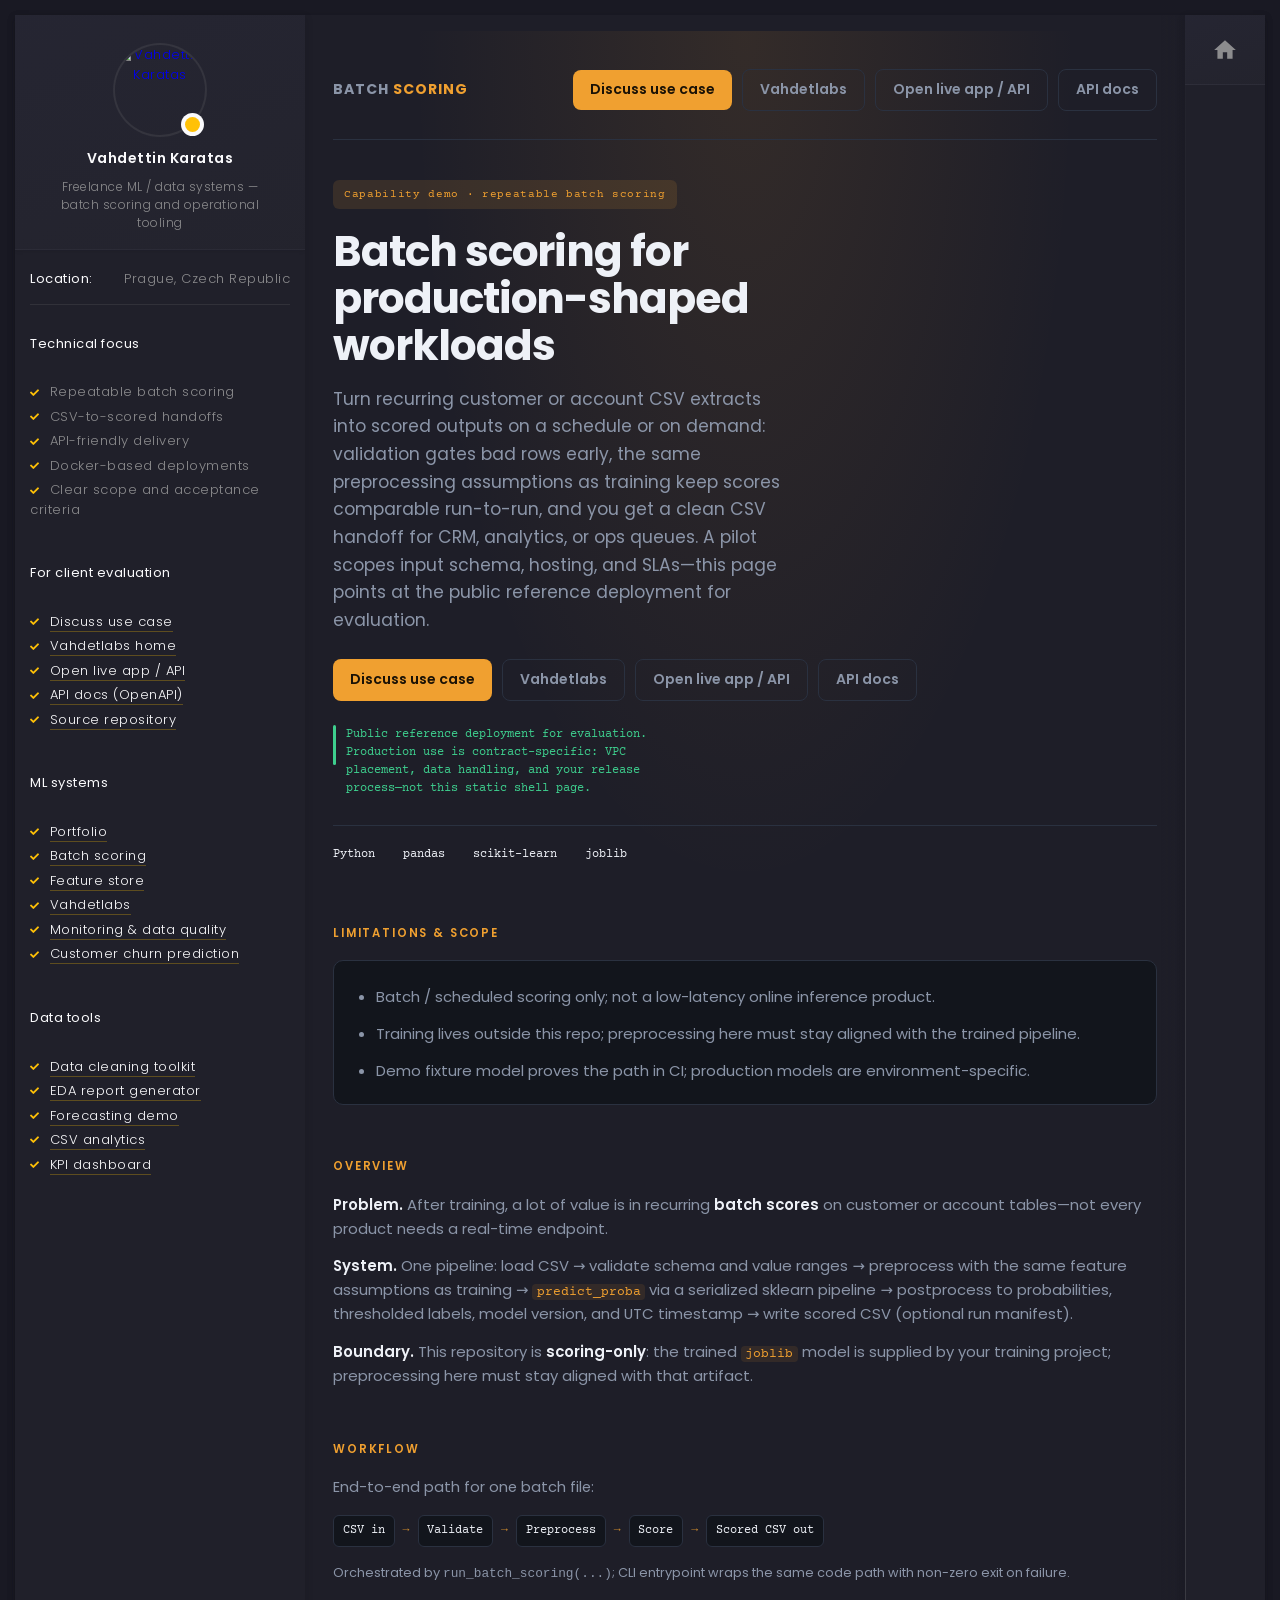
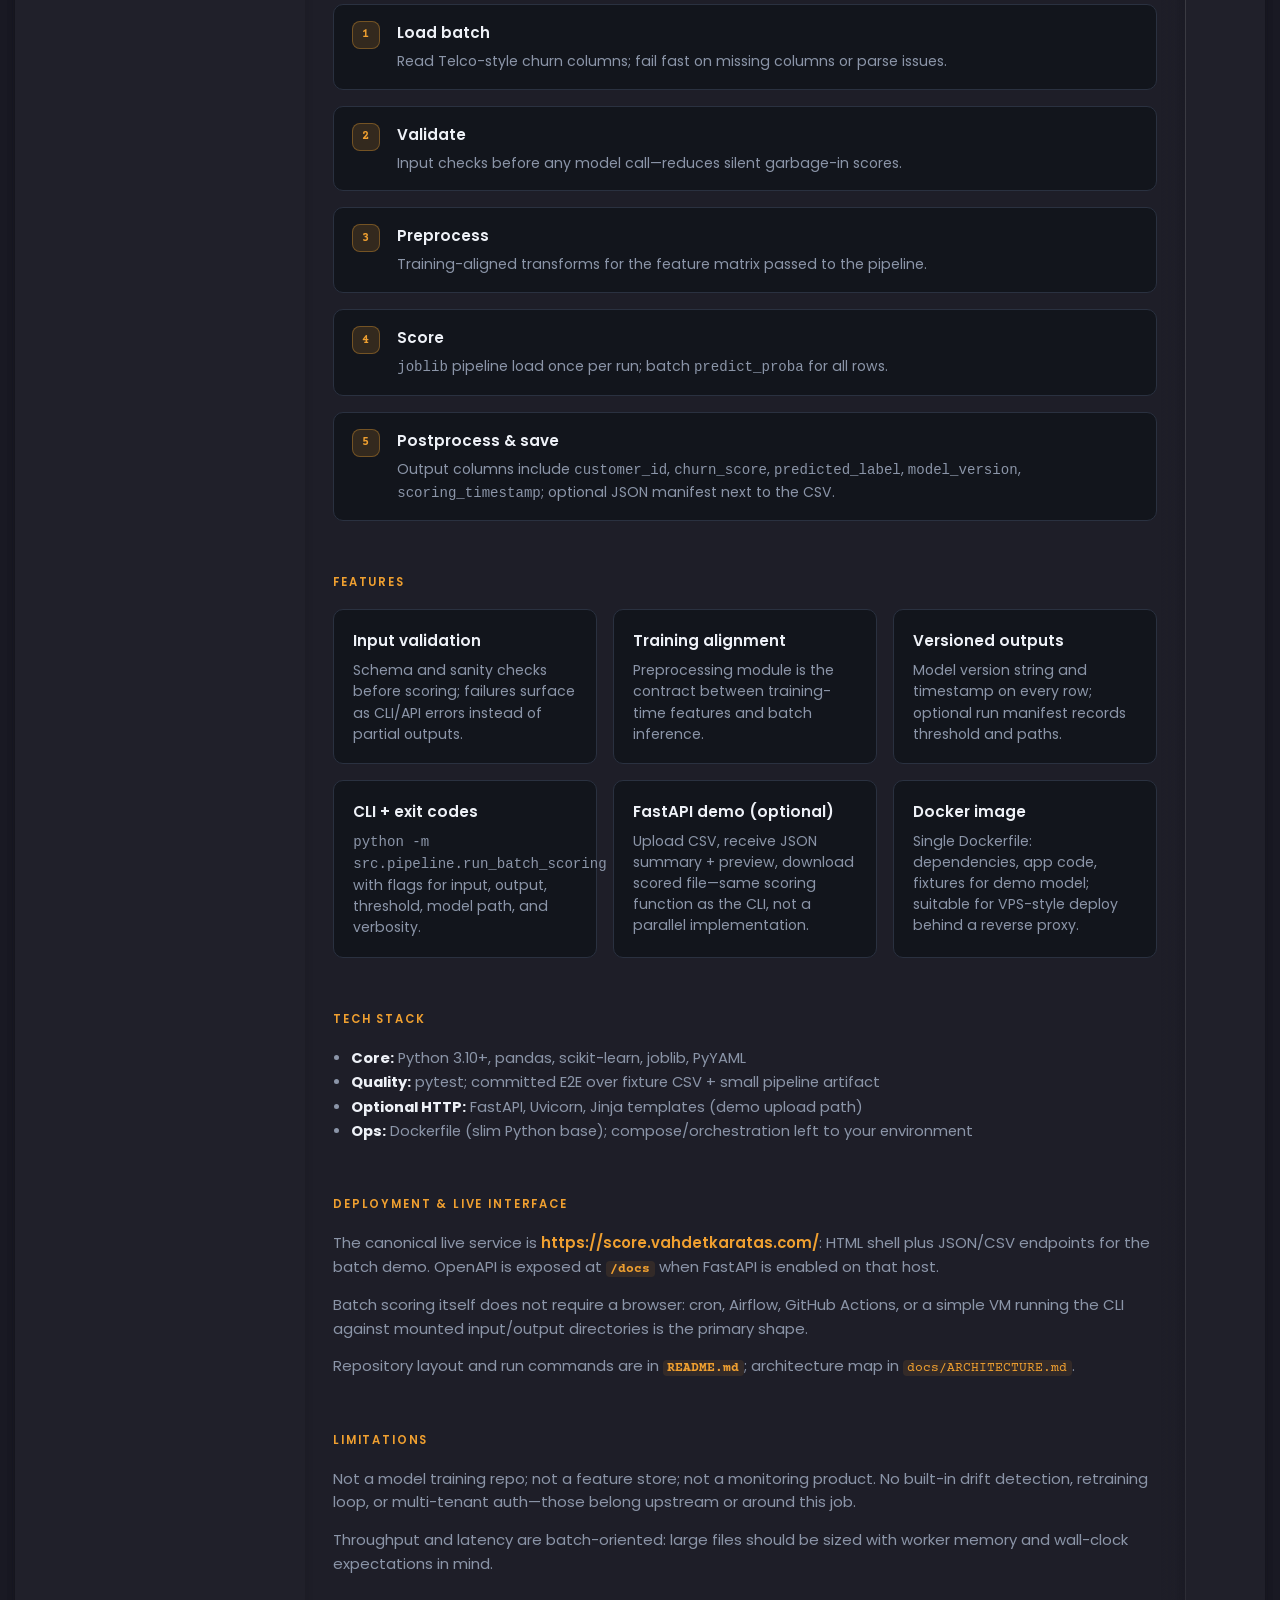
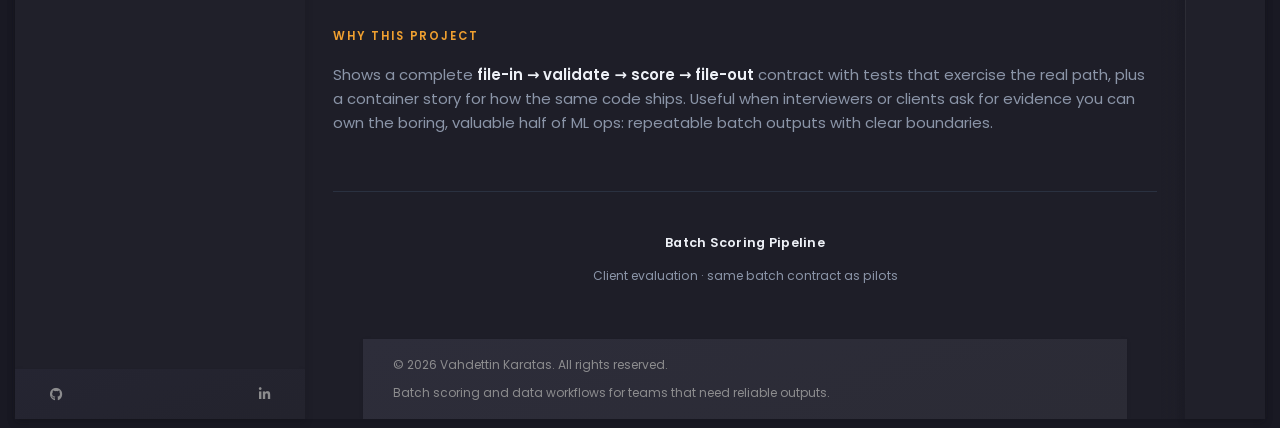
==== layout-shell-commercial/index.html @ 80c1055a "u1" ====
<!DOCTYPE html>
<html lang="en">
<head>
  <meta charset="UTF-8">
  <meta name="viewport" content="width=device-width, initial-scale=1">
  <meta name="description" content="Batch churn scoring: input validation, training-aligned preprocessing, sklearn joblib inference, versioned outputs, pytest E2E, Docker image.">
  <meta name="theme-color" content="#1a1a1f">
  <title>Batch Scoring - Client capability</title>
  <link rel="icon" href="/favicon.svg" type="image/svg+xml">
  <link rel="shortcut icon" href="/favicon.svg" type="image/svg+xml">
  <link rel="preconnect" href="https://fonts.googleapis.com">
  <link rel="preconnect" href="https://fonts.gstatic.com" crossorigin>
  <link href="https://fonts.googleapis.com/css2?family=Courier+Prime:ital,wght@0,400;0,700;1,400&family=Poppins:wght@200;300;400;600;700&display=swap" rel="stylesheet">
  <link rel="stylesheet" href="https://cdnjs.cloudflare.com/ajax/libs/font-awesome/5.15.4/css/all.min.css" crossorigin="anonymous" referrerpolicy="no-referrer">
  <link rel="stylesheet" href="shell.css">
  <link rel="stylesheet" href="demo-content.css">
</head>
<body>
  <div class="shell-outer">
    <div class="shell-card">
      <div class="art-info-bar">
        <div class="art-info-bar-frame">
          <div class="art-info-bar-header">
            <button type="button" class="art-info-bar-btn" aria-label="Toggle info" aria-expanded="false">
              <i class="fas fa-ellipsis-v" aria-hidden="true"></i>
            </button>
          </div>

          <div class="art-header">
            <div class="art-avatar">
              <a href="https://vahdetlabs.com/" class="art-avatar-curtain">
                <img src="https://vahdetkaratas.com/img/face-1.jpg" alt="Vahdettin Karatas" width="90" height="90">
                <i class="fas fa-expand" aria-hidden="true"></i>
              </a>
              <div class="art-lamp-light">
                <div class="art-available-lamp"></div>
              </div>
            </div>
            <h5 class="art-name mb-10"><a href="https://vahdetlabs.com/">Vahdettin Karatas</a></h5>
            <div class="art-sm-text">Freelance ML / data systems — batch scoring and operational tooling</div>
            
          </div>

          <div id="scrollbar2" class="art-scroll-frame">
            <div class="art-table p-15-15">
              <ul>
                <li><h6>Location:</h6><span>Prague, Czech Republic</span></li>
              </ul>
            </div>

            <div class="art-ls-divider"></div>

            <div class="art-knowledge-block p-30-15">
              <h6 class="mb-15">Technical focus</h6>
              <ul class="art-knowledge-list p-15-0">
                <li>Repeatable batch scoring</li>
<li>CSV-to-scored handoffs</li>
<li>API-friendly delivery</li>
<li>Docker-based deployments</li>
<li>Clear scope and acceptance criteria</li>
              </ul>
            </div>

            <div class="art-knowledge-block p-30-15">
              <h6 class="mb-15">For client evaluation</h6>
              <ul class="art-knowledge-list p-15-0">
                <li><a href="https://vahdetlabs.com/contact" target="_blank" rel="noopener noreferrer">Discuss use case</a></li>
<li><a href="https://vahdetlabs.com/" target="_blank" rel="noopener noreferrer">Vahdetlabs home</a></li>
<li><a href="https://score.vahdetkaratas.com/" target="_blank" rel="noopener noreferrer">Open live app / API</a></li>
<li><a href="https://score.vahdetkaratas.com/docs" target="_blank" rel="noopener noreferrer">API docs (OpenAPI)</a></li>
<li><a href="https://github.com/vahdetkaratas/Batch-Scoring-Pipeline" target="_blank" rel="noopener noreferrer">Source repository</a></li>
              </ul>
            </div>

            <div class="art-knowledge-block p-30-15"><h6 class="mb-15">ML systems</h6><ul class="art-knowledge-list p-15-0"><li><a href="https://vahdetkaratas.com/portfolio" target="_blank" rel="noopener noreferrer">Portfolio</a></li>
<li><a href="https://batch-scoring.vahdetlabs.com/" target="_blank" rel="noopener noreferrer">Batch scoring</a></li>
<li><a href="https://feature-store.vahdetlabs.com/" target="_blank" rel="noopener noreferrer">Feature store</a></li>
<li><a href="https://vahdetlabs.com/" target="_blank" rel="noopener noreferrer">Vahdetlabs</a></li>
<li><a href="https://monitoring.vahdetlabs.com/" target="_blank" rel="noopener noreferrer">Monitoring &amp; data quality</a></li>
<li><a href="https://churn.vahdetlabs.com/" target="_blank" rel="noopener noreferrer">Customer churn prediction</a></li></ul></div><div class="art-knowledge-block p-30-15"><h6 class="mb-15">Data tools</h6><ul class="art-knowledge-list p-15-0"><li><a href="https://data-cleaning.vahdetlabs.com/" target="_blank" rel="noopener noreferrer">Data cleaning toolkit</a></li>
<li><a href="https://eda-report.vahdetlabs.com/" target="_blank" rel="noopener noreferrer">EDA report generator</a></li>
<li><a href="https://forecasting.vahdetlabs.com/" target="_blank" rel="noopener noreferrer">Forecasting demo</a></li>
<li><a href="https://ai-analysis.vahdetlabs.com/" target="_blank" rel="noopener noreferrer">CSV analytics</a></li>
<li><a href="https://kpi-dashboard.vahdetlabs.com/" target="_blank" rel="noopener noreferrer">KPI dashboard</a></li></ul></div>
          </div>

          <div class="art-ls-social">
            <a href="https://github.com/vahdetkaratas" target="_blank" rel="noopener noreferrer" title="GitHub" aria-label="GitHub"><i class="fab fa-github" aria-hidden="true"></i></a>
<a href="https://linkedin.com/in/vahdetkaratas" target="_blank" rel="noopener noreferrer" title="LinkedIn" aria-label="LinkedIn"><i class="fab fa-linkedin-in" aria-hidden="true"></i></a>
          </div>
        </div>
      </div>

      <div class="shell-main-wrap" id="shellMainWrap">
        <div class="shell-mobile-curtain" id="shellMobileCurtain" aria-hidden="true"></div>
        <div class="shell-main">
          <main class="shell-scroll" id="shellScroll">
            <div class="shell-content" id="projectContent">
              <div class="batch-page">
                <a class="skip" href="#main">Skip to content</a>

                <div class="wrap">
                  <header>
                    <div class="logo" id="top">Batch <span>Scoring</span></div>
                    <div class="nav-actions">
                      <a class="btn btn-primary" href="https://vahdetlabs.com/contact" target="_blank" rel="noopener noreferrer">Discuss use case</a>
<a class="btn btn-ghost" href="https://vahdetlabs.com/" target="_blank" rel="noopener noreferrer">Vahdetlabs</a>
<a class="btn btn-ghost" href="https://score.vahdetkaratas.com/" target="_blank" rel="noopener noreferrer">Open live app / API</a>
<a class="btn btn-ghost" href="https://score.vahdetkaratas.com/docs" target="_blank" rel="noopener noreferrer">API docs</a>
                    </div>
                  </header>

                  <div id="main">
                    <section class="hero">
                      <span class="hero-badge">Capability demo · repeatable batch scoring</span>
                      <h1>Batch scoring for production-shaped workloads</h1>
                      <p class="hero-lead">Turn recurring customer or account CSV extracts into scored outputs on a schedule or on demand: validation gates bad rows early, the same preprocessing assumptions as training keep scores comparable run-to-run, and you get a clean CSV handoff for CRM, analytics, or ops queues. A pilot scopes input schema, hosting, and SLAs—this page points at the public reference deployment for evaluation.</p>
                      <div class="hero-cta">
                        <a class="btn btn-primary" href="https://vahdetlabs.com/contact" target="_blank" rel="noopener noreferrer">Discuss use case</a>
<a class="btn btn-ghost" href="https://vahdetlabs.com/" target="_blank" rel="noopener noreferrer">Vahdetlabs</a>
<a class="btn btn-ghost" href="https://score.vahdetkaratas.com/" target="_blank" rel="noopener noreferrer">Open live app / API</a>
<a class="btn btn-ghost" href="https://score.vahdetkaratas.com/docs" target="_blank" rel="noopener noreferrer">API docs</a>
                      </div>
                      <p class="hero-note">Public reference deployment for evaluation. Production use is contract-specific: VPC placement, data handling, and your release process—not this static shell page.</p>
                      <div class="metrics" aria-label="Project facts">
                        <div><span>Python</span></div>
<div><span>pandas</span></div>
<div><span>scikit-learn</span></div>
<div><span>joblib</span></div>
                      </div>
                    </section>

                    <section id="scope" aria-labelledby="h-scope"><h2 id="h-scope">Limitations &amp; scope</h2><div class="pitch"><ul><li>Batch / scheduled scoring only; not a low-latency online inference product.</li>
<li>Training lives outside this repo; preprocessing here must stay aligned with the trained pipeline.</li>
<li>Demo fixture model proves the path in CI; production models are environment-specific.</li></ul></div></section>

                    <section class="proj-section" aria-labelledby="overview-heading">
  <h2 id="overview-heading">Overview</h2>
  <div class="proj-prose">
    <p><strong>Problem.</strong> After training, a lot of value is in recurring <strong>batch scores</strong> on customer or account tables—not every product needs a real-time endpoint.</p>
    <p><strong>System.</strong> One pipeline: load CSV → validate schema and value ranges → preprocess with the same feature assumptions as training → <code>predict_proba</code> via a serialized sklearn pipeline → postprocess to probabilities, thresholded labels, model version, and UTC timestamp → write scored CSV (optional run manifest).</p>
    <p><strong>Boundary.</strong> This repository is <strong>scoring-only</strong>: the trained <code>joblib</code> model is supplied by your training project; preprocessing here must stay aligned with that artifact.</p>
  </div>
</section>

<section class="proj-section" aria-labelledby="flow-heading">
  <h2 id="flow-heading">Workflow</h2>
  <p class="proj-section-intro">End-to-end path for one batch file:</p>
  <div class="proj-arch-visual" aria-label="High-level batch flow">
    <span class="proj-arch-node">CSV in</span>
    <span class="proj-arch-arrow" aria-hidden="true">→</span>
    <span class="proj-arch-node">Validate</span>
    <span class="proj-arch-arrow" aria-hidden="true">→</span>
    <span class="proj-arch-node">Preprocess</span>
    <span class="proj-arch-arrow" aria-hidden="true">→</span>
    <span class="proj-arch-node">Score</span>
    <span class="proj-arch-arrow" aria-hidden="true">→</span>
    <span class="proj-arch-node">Scored CSV out</span>
  </div>
  <p class="proj-arch-caption">Orchestrated by <code>run_batch_scoring(...)</code>; CLI entrypoint wraps the same code path with non-zero exit on failure.</p>
  <ol class="proj-steps">
    <li class="proj-step">
      <span class="proj-step-num">1</span>
      <div class="proj-step-body">
        <h3 class="proj-step-title">Load batch</h3>
        <p>Read Telco-style churn columns; fail fast on missing columns or parse issues.</p>
      </div>
    </li>
    <li class="proj-step">
      <span class="proj-step-num">2</span>
      <div class="proj-step-body">
        <h3 class="proj-step-title">Validate</h3>
        <p>Input checks before any model call—reduces silent garbage-in scores.</p>
      </div>
    </li>
    <li class="proj-step">
      <span class="proj-step-num">3</span>
      <div class="proj-step-body">
        <h3 class="proj-step-title">Preprocess</h3>
        <p>Training-aligned transforms for the feature matrix passed to the pipeline.</p>
      </div>
    </li>
    <li class="proj-step">
      <span class="proj-step-num">4</span>
      <div class="proj-step-body">
        <h3 class="proj-step-title">Score</h3>
        <p><code>joblib</code> pipeline load once per run; batch <code>predict_proba</code> for all rows.</p>
      </div>
    </li>
    <li class="proj-step">
      <span class="proj-step-num">5</span>
      <div class="proj-step-body">
        <h3 class="proj-step-title">Postprocess &amp; save</h3>
        <p>Output columns include <code>customer_id</code>, <code>churn_score</code>, <code>predicted_label</code>, <code>model_version</code>, <code>scoring_timestamp</code>; optional JSON manifest next to the CSV.</p>
      </div>
    </li>
  </ol>
</section>

<section class="proj-section" aria-labelledby="features-heading">
  <h2 id="features-heading">Features</h2>
  <div class="proj-card-grid">
    <div class="proj-card">
      <h3 class="proj-card-title">Input validation</h3>
      <p>Schema and sanity checks before scoring; failures surface as CLI/API errors instead of partial outputs.</p>
    </div>
    <div class="proj-card">
      <h3 class="proj-card-title">Training alignment</h3>
      <p>Preprocessing module is the contract between training-time features and batch inference.</p>
    </div>
    <div class="proj-card">
      <h3 class="proj-card-title">Versioned outputs</h3>
      <p>Model version string and timestamp on every row; optional run manifest records threshold and paths.</p>
    </div>
    <div class="proj-card">
      <h3 class="proj-card-title">CLI + exit codes</h3>
      <p><code>python -m src.pipeline.run_batch_scoring</code> with flags for input, output, threshold, model path, and verbosity.</p>
    </div>
    <div class="proj-card">
      <h3 class="proj-card-title">FastAPI demo (optional)</h3>
      <p>Upload CSV, receive JSON summary + preview, download scored file—same scoring function as the CLI, not a parallel implementation.</p>
    </div>
    <div class="proj-card">
      <h3 class="proj-card-title">Docker image</h3>
      <p>Single Dockerfile: dependencies, app code, fixtures for demo model; suitable for VPS-style deploy behind a reverse proxy.</p>
    </div>
  </div>
</section>

<section class="proj-section" aria-labelledby="stack-heading">
  <h2 id="stack-heading">Tech stack</h2>
  <ul class="proj-tech-list">
    <li><strong>Core:</strong> Python 3.10+, pandas, scikit-learn, joblib, PyYAML</li>
    <li><strong>Quality:</strong> pytest; committed E2E over fixture CSV + small pipeline artifact</li>
    <li><strong>Optional HTTP:</strong> FastAPI, Uvicorn, Jinja templates (demo upload path)</li>
    <li><strong>Ops:</strong> Dockerfile (slim Python base); compose/orchestration left to your environment</li>
  </ul>
</section>

<section class="proj-section" aria-labelledby="deploy-heading">
  <h2 id="deploy-heading">Deployment &amp; live interface</h2>
  <div class="proj-prose">
    <p>The canonical live service is <strong><a href="https://score.vahdetkaratas.com/" target="_blank" rel="noopener noreferrer">https://score.vahdetkaratas.com/</a></strong>: HTML shell plus JSON/CSV endpoints for the batch demo. OpenAPI is exposed at <strong><a href="https://score.vahdetkaratas.com/docs" target="_blank" rel="noopener noreferrer"><code>/docs</code></a></strong> when FastAPI is enabled on that host.</p>
    <p>Batch scoring itself does not require a browser: cron, Airflow, GitHub Actions, or a simple VM running the CLI against mounted input/output directories is the primary shape.</p>
    <p>Repository layout and run commands are in <a href="https://github.com/vahdetkaratas/Batch-Scoring-Pipeline/blob/main/README.md" target="_blank" rel="noopener noreferrer"><code>README.md</code></a>; architecture map in <code>docs/ARCHITECTURE.md</code>.</p>
  </div>
</section>

<section class="proj-section" aria-labelledby="limitations-heading">
  <h2 id="limitations-heading">Limitations</h2>
  <div class="proj-prose">
    <p>Not a model training repo; not a feature store; not a monitoring product. No built-in drift detection, retraining loop, or multi-tenant auth—those belong upstream or around this job.</p>
    <p>Throughput and latency are batch-oriented: large files should be sized with worker memory and wall-clock expectations in mind.</p>
  </div>
</section>

<section class="proj-section" aria-labelledby="value-heading">
  <h2 id="value-heading">Why this project</h2>
  <div class="proj-prose">
    <p>Shows a complete <strong>file-in → validate → score → file-out</strong> contract with tests that exercise the real path, plus a container story for how the same code ships. Useful when interviewers or clients ask for evidence you can own the boring, valuable half of ML ops: repeatable batch outputs with clear boundaries.</p>
  </div>
</section>

                  </div>

                  <footer class="batch-project-footer">
                    <p class="name">Batch Scoring Pipeline</p>
                    <p style="margin:0.35rem 0 0;font-size:0.76rem;">Client evaluation · same batch contract as pilots</p>
                  </footer>
                </div>
              </div>
            </div>

            <div class="container-fluid p-30-0">
              <footer class="footer">
                <div class="art-copy">© <span id="shellYear"></span> Vahdettin Karatas. All rights reserved.</div>
                <div class="footer-developer">Batch scoring and data workflows for teams that need reliable outputs.</div>
              </footer>
            </div>
          </main>
        </div>

        <aside class="shell-rail" aria-label="Home">
          <div class="shell-rail-header">
            <a class="shell-rail-home" href="https://vahdetlabs.com/" id="shellHomeLink" title="Portfolio home" aria-label="Portfolio home">
              <svg viewBox="0 0 24 24" aria-hidden="true" class="shell-rail-home-icon">
                <path fill="currentColor" d="M10 20v-6h4v6h5v-8h3L12 3 2 12h3v8h5z"/>
              </svg>
            </a>
          </div>
          <div class="shell-rail-spacer" aria-hidden="true"></div>
        </aside>
      </div>
    </div>
  </div>

  <script src="shell.js"></script>
</body>
</html>
---- layout-shell-commercial/shell.css ----
/**
 * layout-shell — info bar transcribed from:
 *   _config.scss (tokens), _info-bar.scss, _common.scss (art-table, utilities),
 *   _markup.scss (.art-info-bar / .art-scroll-frame), _enhancements.scss (info bar tweaks)
 */
:root {
  --main-color: #ffc107;
  --text-neon: 0 0 3px rgba(250, 250, 252, 0.4);
  --info-bar-1: rgb(32, 32, 42);
  --info-bar-2-a: rgb(37, 37, 50);
  --info-bar-2-b: rgb(35, 35, 45);
  --content-bg: rgb(30, 30, 40);
  --deep: rgb(25, 25, 35);
  --card-a: rgb(45, 45, 58);
  --card-b: rgb(43, 43, 53);
  --card-s-light: linear-gradient(159deg, rgba(45, 45, 58, 0.88) 0%, rgba(43, 43, 53, 0.88) 100%);
  --text-1: rgb(250, 250, 252);
  --text-2: rgb(140, 140, 142);
  --text-3: rgb(100, 100, 102);
  --border-soft: rgba(255, 255, 255, 0.08);
  --shadow-1: 0 3px 8px 0 rgba(15, 15, 20, 0.2);
  --shadow-2: 0 1px 4px 0 rgba(15, 15, 20, 0.1);
  --tr-sm: 0.2s ease-out;
  --tr-md: 0.4s ease-in-out;
  --rail-width: 80px;
}

* {
  box-sizing: border-box;
}

html,
body {
  margin: 0;
  min-height: 100%;
}

/* Shell outer = .art-app padding */
.shell-outer {
  padding: 15px;
  min-height: 100vh;
  overflow-x: hidden;
  font-family: "Poppins", var(--font-primary, sans-serif);
  background: var(--deep);
  color: var(--text-2);
  font-size: 13px;
  font-weight: 300;
  letter-spacing: 0.5px;
  -webkit-font-smoothing: subpixel-antialiased;
}

.shell-outer * {
  scrollbar-width: none;
}
.shell-outer *::-webkit-scrollbar {
  display: none;
}

.shell-card {
  max-width: 1440px;
  margin: 0 auto;
  background: var(--content-bg);
  box-shadow: var(--shadow-1);
  min-height: calc(100vh - 30px);
  display: flex;
  flex-wrap: nowrap;
  align-items: stretch;
  position: relative;
}

/* ========== INFO BAR (_info-bar.scss + _markup.scss) ========== */
/* No horizontal padding here — only .art-info-bar-frame has 0 15px (_markup).
   Adding both caused “box in box” (30px total inset vs original single gutter). */
/* Typography matches _common.scss body + info-bar text rhythm */
.art-info-bar {
  background: var(--info-bar-1);
  width: 290px;
  min-width: 290px;
  max-width: 290px;
  height: calc(100vh - 30px);
  position: relative;
  z-index: 999;
  box-shadow: var(--shadow-1);
  transition: 0.55s ease-in-out;
  box-sizing: border-box;
  overflow-x: hidden;
  font-size: 13px;
  font-weight: 300;
  letter-spacing: 0.5px;
  line-height: 1.5;
  -webkit-font-smoothing: subpixel-antialiased;
}

.art-info-bar .art-info-bar-frame {
  padding: 0 15px;
  position: relative;
  height: 100%;
  box-sizing: border-box;
}

/* Mobile header — hidden on desktop (_markup.scss) */
.art-info-bar .art-info-bar-header {
  width: 100%;
  height: 70px;
  justify-content: flex-start;
  align-items: center;
  position: absolute;
  left: 0;
  top: 0;
  z-index: 999999999999;
  display: none;
  box-sizing: border-box;
}

.art-info-bar .art-info-bar-btn {
  margin-left: auto;
  pointer-events: all;
  font-size: 14px;
  padding: 30px;
  background: none;
  border: none;
  font: inherit;
  cursor: pointer;
  color: var(--text-2);
}

.art-info-bar .art-info-bar-btn:hover {
  color: var(--text-1);
}

/* Fits inside .art-info-bar-frame (single 15px gutter — no root bar padding) */
.art-info-bar .art-header {
  position: absolute;
  left: 0;
  top: 0;
  z-index: 99999;
  width: 100%;
  box-sizing: border-box;
  padding: 30px;
  height: 235px;
  background: linear-gradient(159deg, rgba(37, 37, 50, 0.98) 0%, rgba(35, 35, 45, 0.98) 100%);
  text-align: center;
  box-shadow: var(--shadow-2);
  border-bottom: 1px solid rgba(140, 140, 142, 0.06);
}

.art-info-bar .art-avatar {
  width: 90px;
  height: 90px;
  margin: 0 auto 15px;
  border-radius: 50%;
  position: relative;
}

.art-info-bar .art-avatar .art-avatar-curtain {
  position: relative;
  width: 100%;
  height: 100%;
  border-radius: 50%;
  display: flex;
  justify-content: center;
  outline: inherit;
  transition: var(--tr-sm), box-shadow 0.2s ease;
  z-index: 0;
  overflow: hidden;
  box-shadow: 0 0 0 2px rgba(140, 140, 142, 0.15);
}

.art-info-bar .art-avatar .art-avatar-curtain:hover {
  opacity: 1;
  outline: inherit;
  box-shadow: 0 0 0 2px rgba(140, 140, 142, 0.25);
}

.art-info-bar .art-avatar .art-avatar-curtain i {
  background: linear-gradient(159deg, rgba(45, 45, 58, 0.88) 0%, rgba(43, 43, 53, 0.88) 100%);
  width: 30px;
  height: 30px;
  text-align: center;
  align-self: center;
  font-weight: 700;
  font-size: 12px;
  line-height: 30px;
  color: var(--text-1);
  border-radius: 50%;
  opacity: 0;
  z-index: 1;
  transition: var(--tr-md);
}

.art-info-bar .art-avatar .art-avatar-curtain img {
  position: absolute;
  width: 100%;
  height: 100%;
  object-fit: cover;
  border-radius: 50%;
  z-index: 0;
  left: 0;
  top: 0;
}

.art-info-bar .art-avatar .art-avatar-curtain:hover i {
  opacity: 0.7;
}

.art-info-bar .art-avatar .art-avatar-curtain:hover i:hover {
  opacity: 1;
  transform: scale(1.07);
}

/* Availability lamp */
.art-info-bar .art-avatar .art-lamp-light {
  z-index: 2;
}

.art-info-bar .art-avatar .art-lamp-light::before {
  content: "";
  position: absolute;
  bottom: -1px;
  right: 1px;
  background: var(--text-1);
  height: 23px;
  width: 23px;
  border-radius: 50%;
  animation: shell-puls 1s infinite;
}

@keyframes shell-puls {
  0% {
    transform: scale(0.6);
    opacity: 1;
  }
  100% {
    transform: scale(1);
    opacity: 0;
  }
}

.art-info-bar .art-avatar .art-available-lamp {
  position: absolute;
  bottom: 3px;
  right: 5px;
  height: 15px;
  width: 15px;
  background: var(--main-color);
  border-radius: 50%;
  z-index: 0;
  transition: var(--tr-md);
  overflow: visible;
}

/* Tooltip: SCSS uses position:relative on ::after — that keeps a layout box under the text area.
   Absolute + visibility fixes the phantom “extra box” while hover still matches the site. */
.art-info-bar .art-avatar .art-available-lamp::after {
  position: absolute;
  left: 28px;
  top: -10px;
  content: "I am available for freelance hire";
  width: 115px;
  display: block;
  padding: 5px 10px;
  font-size: 12px;
  font-weight: 200;
  font-family: "Poppins", sans-serif;
  color: var(--text-2);
  box-shadow: var(--shadow-2);
  background: var(--deep);
  opacity: 0;
  visibility: hidden;
  pointer-events: none;
  transform: translateX(20px);
  transition: var(--tr-md);
  text-align: left;
  white-space: normal;
  margin: 0;
}

.art-info-bar .art-avatar .art-available-lamp::before {
  content: "";
  position: absolute;
  height: 5px;
  width: 5px;
  right: -15px;
  top: 5px;
  opacity: 0;
  background: var(--deep);
  pointer-events: none;
  transform: translateX(20px) rotate(45deg);
  transition: var(--tr-md);
  z-index: 99;
}

.art-info-bar .art-avatar .art-available-lamp:hover::after {
  opacity: 1;
  visibility: visible;
  transform: translateX(0);
}

.art-info-bar .art-avatar .art-available-lamp:hover::before {
  opacity: 1;
  transform: translateX(0) rotate(45deg);
}

/* h5.art-name.mb-10 — .margin:0 was beating .mb-10 (higher specificity); keep 10px below name */
.art-info-bar .art-name {
  color: var(--text-1);
  transition: var(--tr-md);
  font-size: 14px;
  font-weight: 600;
  line-height: 1.25;
  margin: 0 0 10px 0;
  padding: 0;
}

.art-info-bar .art-name a {
  color: var(--text-1);
  text-decoration: none;
  transition: var(--tr-md);
}

.art-info-bar .art-name:hover a {
  color: var(--main-color);
}

.art-info-bar .art-header .art-sm-text {
  font-size: 12px;
  line-height: 1.5;
  margin: 0;
  padding: 0;
}

/* Scroll / list areas still use global .art-sm-text size if needed */
.art-sm-text {
  font-size: 12px;
}

.art-muted {
  color: var(--text-3);
}

/* .mb-10 under last header line (availability) */
.art-info-bar .art-header .art-sm-text.art-muted.mb-10 {
  margin-bottom: 10px;
}

.p-15-15 {
  padding-top: 15px;
  padding-bottom: 15px;
}

.p-30-15 {
  padding-top: 30px;
  padding-bottom: 15px;
}

.p-15-0 {
  padding-top: 15px;
  padding-bottom: 0;
}

.mb-10 {
  margin-bottom: 10px;
}

.mb-15 {
  margin-bottom: 15px;
}

/* Scroll area: _markup.scss .art-info-bar-frame .art-scroll-frame .scroll-content → 240px 0 50px */
.art-info-bar #scrollbar2.art-scroll-frame {
  width: 100%;
  max-width: 100%;
  height: calc(100vh - 30px);
  overflow-x: hidden;
  overflow-y: auto;
  -webkit-overflow-scrolling: touch;
  box-sizing: border-box;
  padding: 240px 0 50px;
}

/* _common.scss .art-table */
.art-info-bar .art-table {
  color: var(--text-2);
}

.art-info-bar .art-table ul {
  padding: 0;
  margin: 0;
}

.art-info-bar .art-table ul li {
  list-style-type: none;
  display: flex;
  justify-content: space-between;
  margin-bottom: 5px;
}

.art-info-bar .art-table ul li:last-child {
  margin-bottom: 0;
}

.art-info-bar .art-table ul li h6 {
  padding-right: 20px;
  margin: 0;
  font-size: 13px;
  font-weight: 400;
  color: var(--text-1);
  line-height: 1.45;
}

.art-info-bar .art-table ul li > span:nth-child(2) {
  text-align: right;
  font-size: 13px;
  line-height: 1.45;
}

/* _common .art-ls-divider + _enhancements */
.art-ls-divider {
  background: var(--text-3);
  width: 100%;
  height: 1px;
  opacity: 0.25;
}

/* .mb-15 must win — do not use margin:0 shorthand on h6 (was overriding .mb-15) */
.art-info-bar .art-knowledge-block > h6 {
  margin: 0 0 15px 0;
  padding: 0;
  font-size: 13px;
  font-weight: 400;
  color: var(--text-1);
  line-height: 1.35;
}

/* _info-bar.scss .art-knowledge-list */
.art-info-bar .art-knowledge-list {
  padding-left: 0;
  margin: 0;
  list-style: none;
}

.art-info-bar .art-knowledge-list li {
  list-style-type: none;
  margin-bottom: 5px;
  padding: 0;
  color: var(--text-2);
  font-size: 13px;
  line-height: 1.5;
}

.art-info-bar .art-knowledge-list li:last-child {
  margin-bottom: 0;
}

.art-info-bar .art-knowledge-list li::before {
  font-family: "Font Awesome 5 Free";
  font-weight: 900;
  content: "\f00c";
  margin-right: 10px;
  font-size: 9px;
  color: var(--main-color);
  display: inline-block;
  vertical-align: 0.1em;
}

/* _info-bar .art-ls-social */
.art-info-bar .art-ls-social {
  display: flex;
  align-items: center;
  justify-content: space-between;
  padding: 0 35px;
  height: 50px;
  background: linear-gradient(159deg, rgba(37, 37, 50, 0.98) 0%, rgba(35, 35, 45, 0.98) 100%);
  position: absolute;
  bottom: 0;
  box-shadow: var(--shadow-2);
  left: 0;
  width: 100%;
  box-sizing: border-box;
  z-index: 999;
}

/* _info-bar social links: no font-size in SCSS — inherit body 13px */
.art-info-bar .art-ls-social a {
  color: var(--text-2);
  transition: var(--tr-sm);
  font-size: 13px;
  line-height: 1;
}

.art-info-bar .art-ls-social a:hover {
  text-shadow: var(--text-neon);
  color: var(--text-1);
  transform: scale(1.1);
  opacity: 1;
}

/* ========== Main column + rail (unchanged shell) ========== */
.shell-main-wrap {
  flex: 1;
  min-width: 0;
  display: flex;
  flex-wrap: nowrap;
  align-items: stretch;
  position: relative;
  min-height: calc(100vh - 30px);
}

/* Desktop: no curtain node */
.shell-mobile-curtain {
  display: none;
}

@media (min-width: 921px) {
  .shell-main-wrap::after {
    content: "";
    position: absolute;
    right: var(--rail-width);
    top: 0;
    bottom: 0;
    width: 24px;
    background: linear-gradient(90deg, transparent 0%, rgba(25, 25, 35, 0.12) 100%);
    pointer-events: none;
    z-index: 5;
  }

  /*
   * Long main content: stretch sidebar + rail with the main column; window scrolls.
   */
  .shell-card {
    align-items: stretch;
  }

  .art-info-bar {
    height: auto;
    align-self: stretch;
    min-height: calc(100vh - 30px);
  }

  .art-info-bar .art-info-bar-frame {
    display: flex;
    flex-direction: column;
    min-height: 100%;
    height: 100%;
  }

  .art-info-bar #scrollbar2.art-scroll-frame {
    height: auto;
    flex: 1 1 auto;
    min-height: 10rem;
    max-height: none;
  }

  .shell-main-wrap {
    align-items: stretch;
    min-height: calc(100vh - 30px);
  }

  .shell-main {
    flex: 1 1 auto;
    min-width: 0;
    min-height: 0;
    display: flex;
    flex-direction: column;
  }

  main.shell-scroll {
    flex: 0 0 auto;
    min-height: 0;
    overflow-x: hidden;
    overflow-y: visible;
  }

  .shell-rail {
    align-self: stretch;
    min-height: calc(100vh - 30px);
  }
}

.shell-main {
  flex: 1;
  min-width: 0;
  display: flex;
  flex-direction: column;
  background: var(--content-bg);
}

.shell-scroll {
  flex: 1;
  min-height: 0;
  overflow-y: auto;
  padding: 2rem 1.75rem 0;
  -webkit-overflow-scrolling: touch;
  color: var(--text-1);
  font-size: 15px;
  font-weight: 400;
  letter-spacing: normal;
}

.shell-content {
  max-width: 900px;
  margin: 0 auto;
  min-height: 35vh;
}

.shell-placeholder {
  margin: 0;
  padding: 2rem 1.25rem;
  border: 1px dashed var(--border-soft);
  border-radius: 4px;
  color: var(--text-3);
  font-size: 0.88rem;
  text-align: center;
  background: rgba(25, 25, 35, 0.25);
}

.container-fluid {
  overflow-x: hidden;
  padding: 0 30px;
  position: relative;
  max-width: 100%;
  box-sizing: border-box;
}

.p-30-0 {
  padding-top: 30px;
  padding-bottom: 0;
}

.footer {
  width: 100%;
  padding: 17px 30px 7px;
  display: flex;
  flex-wrap: wrap;
  justify-content: space-between;
  align-items: center;
  background: linear-gradient(159deg, var(--card-a) 0%, var(--card-b) 100%);
  box-shadow: var(--shadow-2);
  font-size: 12px;
  color: var(--text-2);
  transition: 0.55s ease-in-out;
  z-index: 9;
}

.footer > div {
  margin-bottom: 10px;
}

.footer a {
  color: inherit;
  text-decoration: none;
  transition: var(--tr-sm);
}

.footer a:hover {
  color: var(--text-1);
}

.art-copy {
  color: var(--text-2);
}

.footer-developer {
  color: var(--text-2);
  text-align: right;
}

.shell-rail {
  width: var(--rail-width);
  min-width: var(--rail-width);
  flex-shrink: 0;
  background: var(--info-bar-1);
  display: flex;
  flex-direction: column;
  box-shadow: var(--shadow-1);
  position: relative;
  z-index: 6;
}

.shell-rail::before {
  content: "";
  position: absolute;
  left: 0;
  top: 0;
  bottom: 0;
  width: 1px;
  background: linear-gradient(
    180deg,
    transparent 0%,
    rgba(140, 140, 142, 0.2) 20%,
    rgba(140, 140, 142, 0.25) 50%,
    rgba(140, 140, 142, 0.2) 80%,
    transparent 100%
  );
  pointer-events: none;
}

.shell-rail-header {
  width: 100%;
  height: 70px;
  min-height: 70px;
  display: flex;
  align-items: center;
  justify-content: center;
  background: linear-gradient(159deg, rgba(37, 37, 50, 0.98) 0%, rgba(35, 35, 45, 0.98) 100%);
  border-bottom: 1px solid rgba(140, 140, 142, 0.08);
}

.shell-rail-home {
  display: flex;
  align-items: center;
  justify-content: center;
  width: 100%;
  height: 100%;
  color: var(--text-2);
  text-decoration: none;
  transition: color 0.2s, background 0.2s;
}

.shell-rail-home:hover {
  color: var(--main-color);
  background: rgba(255, 255, 255, 0.04);
}

.shell-rail-home-icon {
  width: 26px;
  height: 26px;
  display: block;
}

.shell-rail-spacer {
  flex: 1;
  min-height: 8px;
}

/* ========== Mobile (_markup max-width 920px) ========== */
@media (max-width: 920px) {
  .container-fluid {
    padding-left: 15px;
    padding-right: 15px;
  }

  .art-info-bar .art-info-bar-header {
    display: flex;
    flex-direction: row;
    align-items: center;
    justify-content: flex-start;
  }

  .shell-card {
    flex-direction: column;
    position: relative;
  }

  .shell-mobile-curtain.is-open {
    display: block;
    position: fixed;
    inset: 0;
    z-index: 998;
    background: rgba(30, 30, 40, 0.88);
    cursor: pointer;
    border: none;
    padding: 0;
    margin: 0;
  }

  .art-info-bar {
    position: absolute;
    left: -290px;
    width: 290px;
    height: 100vh;
    transition: transform 0.2s ease-out;
    z-index: 997;
  }

  .art-info-bar.art-active {
    transform: translateX(290px);
    z-index: 1000;
  }

  .art-info-bar .art-info-bar-btn {
    transform: translateX(70px);
    transition: var(--tr-md);
  }

  .art-info-bar.art-active .art-info-bar-btn {
    transform: translateX(0);
  }

  #scrollbar2.art-scroll-frame {
    height: 100vh;
  }

  .shell-main-wrap {
    flex-direction: column;
    min-height: 0;
    width: 100%;
    max-width: 100vw;
  }

  .shell-main-wrap::after {
    display: none !important;
  }

  .shell-scroll {
    min-height: 50vh;
  }

  .shell-rail {
    width: 100%;
    min-width: 100%;
    flex-direction: row;
    order: -1;
    min-height: 56px;
  }

  .shell-rail-header {
    width: 100%;
    height: 56px;
    min-height: 56px;
    border-bottom: 1px solid var(--border-soft);
  }

  .shell-rail-spacer {
    display: none;
  }
}

@media (max-width: 600px) {
  .footer {
    flex-direction: column;
    align-items: flex-start;
  }
  .footer-developer {
    text-align: left;
  }
}
---- layout-shell-commercial/demo-content.css ----
/* Batch Scoring page content — scoped inside .batch-page (shell = shell.css) */
.batch-page {
  --bg: #0a0c10;
  --bg-elevated: #12151c;
  --border: #2a3140;
  --text: #eef1f7;
  --muted: #8b95a8;
  --accent: #f0a030;
  --accent-hover: #ffb84d;
  --accent-glow: rgba(240, 160, 48, 0.12);
  --ok: #3ecf8e;
  --content-bg: rgb(30, 30, 40);
  --font-sans: "Poppins", system-ui, -apple-system, sans-serif;
  --font-mono: "Courier Prime", "Courier New", Courier, monospace;
  --radius: 10px;
  --step: 0.05s;
  position: relative;
  box-sizing: border-box;
  font-family: var(--font-sans);
  color: var(--text);
  line-height: 1.6;
  padding-bottom: 0.5rem;
}

@media (prefers-reduced-motion: reduce) {
  .batch-page * {
    animation-duration: 0.01ms !important;
    animation-iteration-count: 1 !important;
    transition-duration: 0.01ms !important;
  }
}

.batch-page *,
.batch-page *::before,
.batch-page *::after {
  box-sizing: border-box;
}

.batch-page a:focus-visible,
.batch-page .btn:focus-visible {
  outline: 2px solid var(--accent);
  outline-offset: 3px;
}

.batch-page .skip {
  position: absolute;
  left: -9999px;
  top: 0.5rem;
  padding: 0.5rem 1rem;
  background: var(--accent);
  color: var(--bg);
  font-weight: 600;
  z-index: 100;
  border-radius: 4px;
}
.batch-page .skip:focus {
  left: 0.5rem;
}

.batch-page header {
  display: flex;
  flex-wrap: wrap;
  align-items: center;
  justify-content: space-between;
  gap: 1rem;
  padding: 1.35rem 0 1.75rem;
  border-bottom: 1px solid var(--border);
}
.batch-page .logo {
  font-weight: 700;
  font-size: 0.88rem;
  letter-spacing: 0.07em;
  text-transform: uppercase;
  color: var(--muted);
}
.batch-page .logo span {
  color: var(--accent);
}

.batch-page .nav-actions {
  display: flex;
  flex-wrap: wrap;
  align-items: center;
  gap: 0.65rem;
}
.batch-page .btn {
  display: inline-flex;
  align-items: center;
  justify-content: center;
  gap: 0.45rem;
  padding: 0.55rem 1.05rem;
  font-family: var(--font-sans);
  font-weight: 600;
  font-size: 0.875rem;
  text-decoration: none;
  border-radius: 8px;
  border: none;
  cursor: pointer;
  transition: transform 0.18s ease, box-shadow 0.18s ease, background 0.18s ease, color 0.18s ease;
}
.batch-page .btn-primary {
  background: var(--accent);
  color: #1a1206;
}
.batch-page .btn-primary:hover {
  background: var(--accent-hover);
  transform: translateY(-2px);
  box-shadow: 0 10px 28px rgba(240, 160, 48, 0.22);
}
.batch-page .btn-ghost {
  background: transparent;
  color: var(--muted);
  border: 1px solid var(--border);
}
.batch-page .btn-ghost:hover {
  color: var(--text);
  border-color: var(--muted);
  background: var(--bg-elevated);
}
.batch-page .btn svg {
  width: 17px;
  height: 17px;
  fill: currentColor;
  flex-shrink: 0;
}

.batch-page #main > section {
  margin-top: 3.25rem;
  opacity: 0;
  animation: batch-enter 0.6s ease forwards;
}
.batch-page main section.hero {
  opacity: 1;
  animation: none;
}
.batch-page #main > section:nth-of-type(2) {
  animation-delay: calc(var(--step) * 1);
}
.batch-page #main > section:nth-of-type(3) {
  animation-delay: calc(var(--step) * 2);
}
.batch-page #main > section:nth-of-type(4) {
  animation-delay: calc(var(--step) * 3);
}
.batch-page #main > section:nth-of-type(5) {
  animation-delay: calc(var(--step) * 4);
}
.batch-page #main > section:nth-of-type(6) {
  animation-delay: calc(var(--step) * 5);
}
.batch-page #main > section:nth-of-type(7) {
  animation-delay: calc(var(--step) * 6);
}
@keyframes batch-enter {
  from {
    opacity: 0;
    transform: translateY(14px);
  }
  to {
    opacity: 1;
    transform: translateY(0);
  }
}

.batch-page .wrap {
  position: relative;
  z-index: 1;
  max-width: 880px;
  margin: 0 auto;
  padding: 0 0 1rem;
}

.batch-page .hero {
  padding: 2.5rem 0 0.5rem;
  margin-top: 0 !important;
}
.batch-page .hero .hero-badge {
  display: inline-block;
  font-family: var(--font-mono);
  font-size: 0.68rem;
  font-weight: 500;
  padding: 0.38rem 0.7rem;
  background: rgba(240, 160, 48, 0.12);
  color: var(--accent);
  border-radius: 6px;
  margin-bottom: 1.2rem;
  letter-spacing: 0.06em;
}
.batch-page h1 {
  font-size: clamp(1.85rem, 5.2vw, 2.65rem);
  font-weight: 700;
  line-height: 1.1;
  margin: 0 0 1.1rem;
  letter-spacing: -0.025em;
  max-width: 18ch;
}
.batch-page .hero-lead {
  font-size: 1.08rem;
  font-weight: 400;
  color: var(--muted);
  max-width: 42ch;
  margin: 0 0 1.5rem;
}
.batch-page .hero-cta {
  display: flex;
  flex-wrap: wrap;
  gap: 0.65rem;
  margin-bottom: 1.5rem;
}
.batch-page .hero-note {
  display: flex;
  align-items: flex-start;
  gap: 0.65rem;
  max-width: 48ch;
  font-family: var(--font-mono);
  font-size: 0.78rem;
  color: var(--ok);
  line-height: 1.45;
  margin: 0;
}
.batch-page .hero-note::before {
  content: "";
  width: 3px;
  min-height: 2.5rem;
  background: var(--ok);
  border-radius: 2px;
  flex-shrink: 0;
}
.batch-page .metrics {
  display: flex;
  flex-wrap: wrap;
  gap: 1rem 1.75rem;
  margin-top: 1.75rem;
  padding-top: 1.25rem;
  border-top: 1px solid var(--border);
  font-family: var(--font-mono);
  font-size: 0.72rem;
  color: var(--muted);
}
.batch-page .metrics span {
  color: var(--text);
  font-weight: 500;
}

.batch-page h2 {
  font-size: 0.72rem;
  font-weight: 600;
  text-transform: uppercase;
  letter-spacing: 0.16em;
  color: var(--muted);
  margin: 0 0 1.1rem;
}

/* Main body section titles (Overview, Architecture, Live demo, …) + limitations — site accent */
.batch-page .proj-section > h2,
.batch-page #scope > h2 {
  color: var(--accent);
}

.batch-page .compare {
  display: grid;
  grid-template-columns: 1fr 1fr;
  gap: 1rem;
}
@media (max-width: 680px) {
  .batch-page .compare {
    grid-template-columns: 1fr;
  }
}
.batch-page .card {
  background: var(--bg-elevated);
  border: 1px solid var(--border);
  border-radius: var(--radius);
  padding: 1.35rem 1.4rem;
}
.batch-page .card h3 {
  margin: 0 0 0.45rem;
  font-size: 1.02rem;
  font-weight: 600;
}
.batch-page .card p {
  margin: 0;
  font-size: 0.9rem;
  color: var(--muted);
  line-height: 1.55;
}
.batch-page .card.featured {
  border-color: rgba(240, 160, 48, 0.45);
  box-shadow: 0 0 0 1px rgba(240, 160, 48, 0.08) inset;
  background: linear-gradient(165deg, var(--bg-elevated) 0%, rgba(240, 160, 48, 0.05) 100%);
}

.batch-page .pipeline-wrap {
  margin-top: 0.35rem;
}
.batch-page .pipeline {
  display: flex;
  align-items: stretch;
  font-family: var(--font-mono);
  font-size: 0.74rem;
}
.batch-page .pipe-step {
  flex: 1;
  min-width: 0;
  background: var(--bg-elevated);
  border: 1px solid var(--border);
  padding: 1rem 0.65rem;
  text-align: center;
  position: relative;
}
.batch-page .pipe-step:first-child {
  border-radius: 8px 0 0 8px;
}
.batch-page .pipe-step:last-child {
  border-radius: 0 8px 8px 0;
}
.batch-page .pipe-step .step-label {
  display: block;
  color: var(--accent);
  font-size: 0.62rem;
  font-weight: 500;
  text-transform: uppercase;
  letter-spacing: 0.1em;
  margin-bottom: 0.4rem;
}
.batch-page .pipe-step .step-name {
  color: var(--text);
  font-weight: 500;
}
.batch-page .pipe-step:not(:last-child)::after {
  content: "→";
  position: absolute;
  right: -0.58rem;
  top: 50%;
  transform: translateY(-50%);
  color: var(--muted);
  font-size: 0.95rem;
  z-index: 2;
  background: var(--content-bg);
  padding: 0 0.15rem;
}

@media (max-width: 720px) {
  .batch-page .pipeline {
    flex-direction: column;
  }
  .batch-page .pipe-step {
    border-radius: 0 !important;
    border-bottom: none;
    padding: 0.95rem 1rem;
    text-align: left;
    display: grid;
    grid-template-columns: auto 1fr;
    gap: 0.35rem 1rem;
    align-items: center;
  }
  .batch-page .pipe-step:first-child {
    border-radius: 8px 8px 0 0 !important;
  }
  .batch-page .pipe-step:last-child {
    border-radius: 0 0 8px 8px !important;
    border-bottom: 1px solid var(--border);
  }
  .batch-page .pipe-step:not(:last-child)::after {
    content: "↓";
    position: static;
    transform: none;
    grid-column: 1 / -1;
    text-align: center;
    padding: 0.2rem 0;
    background: var(--content-bg);
    border-left: 1px solid var(--border);
    border-right: 1px solid var(--border);
    color: var(--accent);
    font-size: 1.1rem;
  }
  .batch-page .pipe-step .step-label {
    margin: 0;
  }
}

.batch-page .stack {
  display: flex;
  flex-wrap: wrap;
  gap: 0.45rem;
}
.batch-page .tag {
  font-family: var(--font-mono);
  font-size: 0.72rem;
  padding: 0.38rem 0.62rem;
  background: var(--bg-elevated);
  border: 1px solid var(--border);
  border-radius: 6px;
  color: var(--text);
}

.batch-page .schemas {
  display: grid;
  grid-template-columns: 1fr 1fr;
  gap: 1.1rem;
}
@media (max-width: 640px) {
  .batch-page .schemas {
    grid-template-columns: 1fr;
  }
}
.batch-page .schema-box h3 {
  font-size: 0.78rem;
  font-weight: 600;
  margin: 0 0 0.55rem;
  color: var(--accent);
  letter-spacing: 0.04em;
}
.batch-page .schema-box pre {
  margin: 0;
  padding: 1rem 1.1rem;
  background: #06080c;
  border: 1px solid var(--border);
  border-radius: 8px;
  font-family: var(--font-mono);
  font-size: 0.66rem;
  line-height: 1.55;
  overflow-x: auto;
  color: var(--muted);
}
.batch-page .schema-box pre .k {
  color: var(--ok);
}

.batch-page .pitch {
  background: var(--bg-elevated);
  border: 1px solid var(--border);
  border-radius: var(--radius);
  padding: 1.45rem 1.5rem 1.3rem;
}
.batch-page .pitch ul {
  margin: 0;
  padding-left: 1.15rem;
  color: var(--muted);
  font-size: 0.93rem;
}
.batch-page .pitch li {
  margin-bottom: 0.85rem;
}
.batch-page .pitch li:last-child {
  margin-bottom: 0;
}
.batch-page .pitch li strong {
  color: var(--text);
  font-weight: 600;
}
.batch-page .pitch code {
  font-family: var(--font-mono);
  font-size: 0.84em;
  color: var(--accent);
  background: rgba(240, 160, 48, 0.1);
  padding: 0.12em 0.35em;
  border-radius: 4px;
}

.batch-page .notebook-cta {
  background: var(--bg-elevated);
  border: 1px solid var(--border);
  border-radius: var(--radius);
  padding: 1.15rem 1.35rem;
  font-size: 0.93rem;
  color: var(--muted);
  line-height: 1.55;
}
.batch-page .notebook-cta strong {
  color: var(--text);
  font-weight: 600;
}
.batch-page .notebook-cta a {
  color: var(--accent);
  font-weight: 600;
  text-decoration: none;
}
.batch-page .notebook-cta a:hover {
  text-decoration: underline;
  color: var(--accent-hover);
}
.batch-page .notebook-cta code {
  font-family: var(--font-mono);
  font-size: 0.78em;
  color: var(--accent);
  background: rgba(240, 160, 48, 0.08);
  padding: 0.1em 0.35em;
  border-radius: 4px;
}

.batch-page .batch-project-footer {
  margin-top: 3.5rem;
  padding-top: 1.75rem;
  border-top: 1px solid var(--border);
  text-align: center;
  font-size: 0.8rem;
  color: var(--muted);
}
.batch-page .batch-project-footer .name {
  font-weight: 600;
  color: var(--text);
  letter-spacing: 0.02em;
}

/* Subtle content backdrop so cards read on shell bg */
.batch-page .wrap::before {
  content: "";
  position: absolute;
  inset: -1rem -1.25rem 0;
  z-index: -1;
  border-radius: 12px;
  background: radial-gradient(ellipse 70% 45% at 50% 0%, var(--accent-glow), transparent 55%);
  pointer-events: none;
  opacity: 0.85;
}

/* Interactive demo (FastAPI) */
.batch-page .demo-section {
  margin-top: 1.5rem;
}
.batch-page .demo-section h2 {
  margin-top: 0;
  margin-bottom: 0.55rem;
}
/* Intro + disclaimer — override .card p { margin:0 } */
.batch-page .card .demo-lead {
  margin: 0 0 0.7rem;
  font-size: 0.9rem;
  color: var(--muted);
  line-height: 1.55;
}
.batch-page .card .demo-note {
  margin: 0 0 1.35rem;
  padding: 0.65rem 0.85rem;
  font-size: 0.8rem;
  color: var(--muted);
  line-height: 1.5;
  background: rgba(0, 0, 0, 0.2);
  border: 1px solid var(--border);
  border-radius: 8px;
  max-width: 52rem;
}
.batch-page .card .demo-note code {
  font-family: var(--font-mono);
  font-size: 0.88em;
  color: var(--accent);
}
.batch-page .demo-form {
  display: flex;
  flex-direction: column;
  align-items: flex-start;
  gap: 1rem;
  margin-top: 0;
  margin-bottom: 0.5rem;
  padding-top: 0.35rem;
  padding-bottom: 0.35rem;
}
.batch-page .demo-hint {
  margin: 0.2rem 0 0.85rem;
  font-size: 0.8rem;
  color: var(--muted);
  line-height: 1.45;
}
.batch-page .demo-actions {
  display: flex;
  flex-wrap: wrap;
  align-items: center;
  gap: 0.65rem;
  margin-top: 0.25rem;
}
.batch-page .demo-field label {
  display: block;
  font-size: 0.8rem;
  font-weight: 600;
  color: var(--muted);
  margin-bottom: 0.35rem;
}
.batch-page .demo-field input[type="file"] {
  margin-top: 0.4rem;
  font-size: 0.85rem;
  color: var(--text);
}
.batch-page .demo-field-inline input[type="number"] {
  width: 6rem;
  padding: 0.45rem 0.55rem;
  border-radius: 6px;
  border: 1px solid var(--border);
  background: var(--bg-elevated);
  color: var(--text);
  font-family: var(--font-mono);
  font-size: 0.88rem;
}
.batch-page .demo-status {
  margin: 1.5rem 0 0.75rem;
  padding-top: 0.5rem;
  font-size: 0.88rem;
  color: var(--muted);
  line-height: 1.5;
  min-height: 1.5em;
}
.batch-page .demo-status--error {
  color: #f08070;
}
.batch-page .demo-results {
  margin-top: 0.25rem;
  padding-top: 0.65rem;
}
.batch-page .demo-summary,
.batch-page .demo-columns {
  font-size: 0.88rem;
  color: var(--muted);
  margin: 0 0 0.65rem;
  line-height: 1.5;
}
.batch-page .demo-summary {
  margin-top: 0.15rem;
}
.batch-page .demo-table-wrap {
  overflow-x: auto;
  margin: 0.75rem 0 1rem;
  border: 1px solid var(--border);
  border-radius: var(--radius);
  background: var(--bg-elevated);
}
.batch-page .demo-preview-table {
  width: 100%;
  border-collapse: collapse;
  font-family: var(--font-mono);
  font-size: 0.78rem;
}
.batch-page .demo-preview-table th,
.batch-page .demo-preview-table td {
  padding: 0.45rem 0.65rem;
  text-align: left;
  border-bottom: 1px solid var(--border);
}
.batch-page .demo-preview-table th {
  color: var(--accent);
  font-weight: 600;
}
.batch-page .demo-download-wrap {
  margin: 0;
}

/* ----- Project body (shell/body/*.html) — tokens from .batch-page ----- */
.batch-page .proj-section-intro {
  font-size: 0.92rem;
  color: var(--muted);
  margin: 0 0 1rem;
  line-height: 1.55;
  max-width: 52ch;
}
.batch-page .proj-prose p {
  margin: 0 0 0.85rem;
  font-size: 0.93rem;
  color: var(--muted);
  line-height: 1.6;
}
.batch-page .proj-prose p:last-child {
  margin-bottom: 0;
}
.batch-page .proj-prose strong {
  color: var(--text);
  font-weight: 600;
}
.batch-page .proj-prose code {
  font-family: var(--font-mono);
  font-size: 0.86em;
  color: var(--accent);
  background: rgba(240, 160, 48, 0.1);
  padding: 0.1em 0.35em;
  border-radius: 4px;
}
.batch-page .proj-prose a {
  color: var(--accent);
  font-weight: 600;
  text-decoration: none;
}
.batch-page .proj-prose a:hover {
  text-decoration: underline;
  color: var(--accent-hover);
}

.batch-page .proj-arch-visual {
  display: flex;
  flex-wrap: wrap;
  align-items: center;
  gap: 0.4rem 0.5rem;
  margin: 1rem 0;
  font-family: var(--font-mono);
  font-size: 0.72rem;
  color: var(--muted);
}
.batch-page .proj-arch-node {
  padding: 0.35rem 0.55rem;
  background: var(--bg-elevated);
  border: 1px solid var(--border);
  border-radius: 6px;
  color: var(--text);
}
.batch-page .proj-arch-arrow {
  color: var(--accent);
  opacity: 0.85;
}
.batch-page .proj-arch-caption {
  font-size: 0.8rem;
  color: var(--muted);
  margin: 0 0 1.25rem;
}

.batch-page .proj-steps {
  list-style: none;
  margin: 0;
  padding: 0;
  counter-reset: projstep;
}
.batch-page .proj-step {
  display: grid;
  grid-template-columns: auto 1fr;
  gap: 0.85rem 1.1rem;
  margin-bottom: 1rem;
  padding: 1rem 1.1rem;
  background: var(--bg-elevated);
  border: 1px solid var(--border);
  border-radius: var(--radius);
}
.batch-page .proj-step:last-child {
  margin-bottom: 0;
}
.batch-page .proj-step-num {
  width: 1.75rem;
  height: 1.75rem;
  border-radius: 8px;
  background: rgba(240, 160, 48, 0.15);
  border: 1px solid rgba(240, 160, 48, 0.35);
  color: var(--accent);
  font-family: var(--font-mono);
  font-size: 0.75rem;
  font-weight: 600;
  display: flex;
  align-items: center;
  justify-content: center;
}
.batch-page .proj-step-title {
  margin: 0 0 0.35rem;
  font-size: 0.95rem;
  font-weight: 600;
  color: var(--text);
}
.batch-page .proj-step-body p {
  margin: 0;
  font-size: 0.88rem;
  color: var(--muted);
  line-height: 1.55;
}

.batch-page .proj-card-grid {
  display: grid;
  grid-template-columns: repeat(auto-fill, minmax(240px, 1fr));
  gap: 1rem;
  margin-top: 0.5rem;
}
.batch-page .proj-card {
  background: var(--bg-elevated);
  border: 1px solid var(--border);
  border-radius: var(--radius);
  padding: 1.15rem 1.2rem;
}
.batch-page .proj-card-title {
  margin: 0 0 0.45rem;
  font-size: 0.95rem;
  font-weight: 600;
  color: var(--text);
}
.batch-page .proj-card p {
  margin: 0;
  font-size: 0.88rem;
  color: var(--muted);
  line-height: 1.5;
}

.batch-page .proj-tech-list {
  margin: 0;
  padding-left: 1.15rem;
  color: var(--muted);
  font-size: 0.92rem;
  line-height: 1.65;
}
.batch-page .proj-tech-list strong {
  color: var(--text);
}

/* Live demo */
.batch-page .proj-demo-section {
  margin-top: 2rem;
}
.batch-page .proj-demo {
  margin-top: 0.75rem;
  padding: 1.25rem 1.35rem;
  background: var(--bg-elevated);
  border: 1px solid var(--border);
  border-radius: var(--radius);
}
.batch-page .proj-demo-hint {
  margin: 0 0 0.65rem;
  font-size: 0.8rem;
  color: var(--muted);
}
.batch-page .proj-example-chips {
  display: flex;
  flex-wrap: wrap;
  gap: 0.45rem;
  margin-bottom: 1rem;
}
.batch-page .proj-example-chip {
  font-family: var(--font-sans);
  font-size: 0.78rem;
  padding: 0.4rem 0.65rem;
  border-radius: 6px;
  border: 1px solid var(--border);
  background: #06080c;
  color: var(--muted);
  cursor: pointer;
  transition: color 0.15s ease, border-color 0.15s ease;
}
.batch-page .proj-example-chip:hover {
  color: var(--text);
  border-color: var(--accent);
}
.batch-page .proj-demo-label {
  display: block;
  font-size: 0.8rem;
  font-weight: 600;
  color: var(--muted);
  margin-bottom: 0.35rem;
}
.batch-page .proj-demo-input {
  width: 100%;
  min-height: 4.5rem;
  padding: 0.65rem 0.75rem;
  border-radius: 8px;
  border: 1px solid var(--border);
  background: #06080c;
  color: var(--text);
  font-family: var(--font-sans);
  font-size: 0.9rem;
  line-height: 1.45;
  resize: vertical;
}
.batch-page .proj-demo-row {
  margin-top: 0.85rem;
}
.batch-page .proj-btn {
  font-family: var(--font-sans);
  font-weight: 600;
  font-size: 0.875rem;
  padding: 0.55rem 1.2rem;
  border-radius: 8px;
  border: none;
  cursor: pointer;
}
.batch-page .proj-btn-primary {
  background: var(--accent);
  color: #1a1206;
}
.batch-page .proj-btn-primary:hover {
  background: var(--accent-hover);
}
.batch-page .proj-btn:disabled {
  opacity: 0.55;
  cursor: not-allowed;
}
.batch-page .proj-demo-progress {
  display: flex;
  align-items: center;
  gap: 0.6rem;
  margin-top: 1rem;
  font-size: 0.85rem;
  color: var(--muted);
}
/* Author `display:flex` must not override [hidden]; otherwise the spinner shows on load. */
.batch-page .proj-demo-progress[hidden] {
  display: none !important;
}
.batch-page .proj-demo-progress[hidden] .proj-demo-spinner {
  animation: none;
}
.batch-page .proj-demo-spinner {
  width: 1rem;
  height: 1rem;
  border: 2px solid var(--border);
  border-top-color: var(--accent);
  border-radius: 50%;
  animation: proj-shell-spin 0.7s linear infinite;
}
@keyframes proj-shell-spin {
  to {
    transform: rotate(360deg);
  }
}
.batch-page .proj-demo-status {
  margin-top: 0.75rem;
  font-size: 0.88rem;
  color: var(--muted);
  min-height: 1.35em;
}
.batch-page .proj-demo-status.is-error {
  color: #f08070;
}
.batch-page .proj-demo-out {
  margin-top: 1.15rem;
  padding-top: 1rem;
  border-top: 1px solid var(--border);
}
.batch-page .proj-demo-out-title {
  margin: 0 0 0.5rem;
  font-size: 0.78rem;
  font-weight: 600;
  text-transform: uppercase;
  letter-spacing: 0.12em;
  color: var(--muted);
}
.batch-page .proj-answer-grounding {
  font-size: 0.82rem;
  color: var(--muted);
  margin: 0 0 0.65rem;
  line-height: 1.5;
}
.batch-page .proj-demo-answer {
  font-size: 0.95rem;
  color: var(--text);
  line-height: 1.6;
  white-space: pre-wrap;
}
.batch-page .proj-sources-lead {
  font-size: 0.82rem;
  color: var(--muted);
  margin: 0 0 0.65rem;
}
.batch-page .proj-sources-cards {
  display: grid;
  gap: 0.65rem;
}
.batch-page .proj-source-card {
  padding: 0.85rem 1rem;
  background: #06080c;
  border: 1px solid var(--border);
  border-radius: 8px;
}
.batch-page .proj-source-doc {
  font-weight: 600;
  font-size: 0.88rem;
  color: var(--text);
  margin-bottom: 0.45rem;
}
.batch-page .proj-source-meta {
  display: grid;
  grid-template-columns: auto 1fr;
  gap: 0.2rem 0.75rem;
  margin: 0;
  font-size: 0.8rem;
  color: var(--muted);
}
.batch-page .proj-source-meta dt {
  color: var(--accent);
  font-weight: 500;
}
.batch-page .proj-sources-empty {
  font-size: 0.85rem;
  color: var(--muted);
  margin: 0;
}
.batch-page .proj-context-details {
  margin-top: 1rem;
  font-size: 0.85rem;
  color: var(--muted);
}
.batch-page .proj-context-summary {
  cursor: pointer;
  color: var(--accent);
  font-weight: 600;
}
.batch-page .proj-context-excerpt {
  margin: 0.5rem 0 0;
  padding: 0.85rem 1rem;
  background: #06080c;
  border: 1px solid var(--border);
  border-radius: 8px;
  font-family: var(--font-mono);
  font-size: 0.72rem;
  line-height: 1.45;
  overflow-x: auto;
  color: var(--muted);
  white-space: pre-wrap;
}

/* Sidebar link rows */
.art-info-bar .art-knowledge-list li a {
  color: var(--text-1);
  text-decoration: none;
  border-bottom: 1px solid rgba(255, 193, 7, 0.28);
}
.art-info-bar .art-knowledge-list li a:hover {
  color: var(--main-color);
  border-bottom-color: var(--main-color);
}
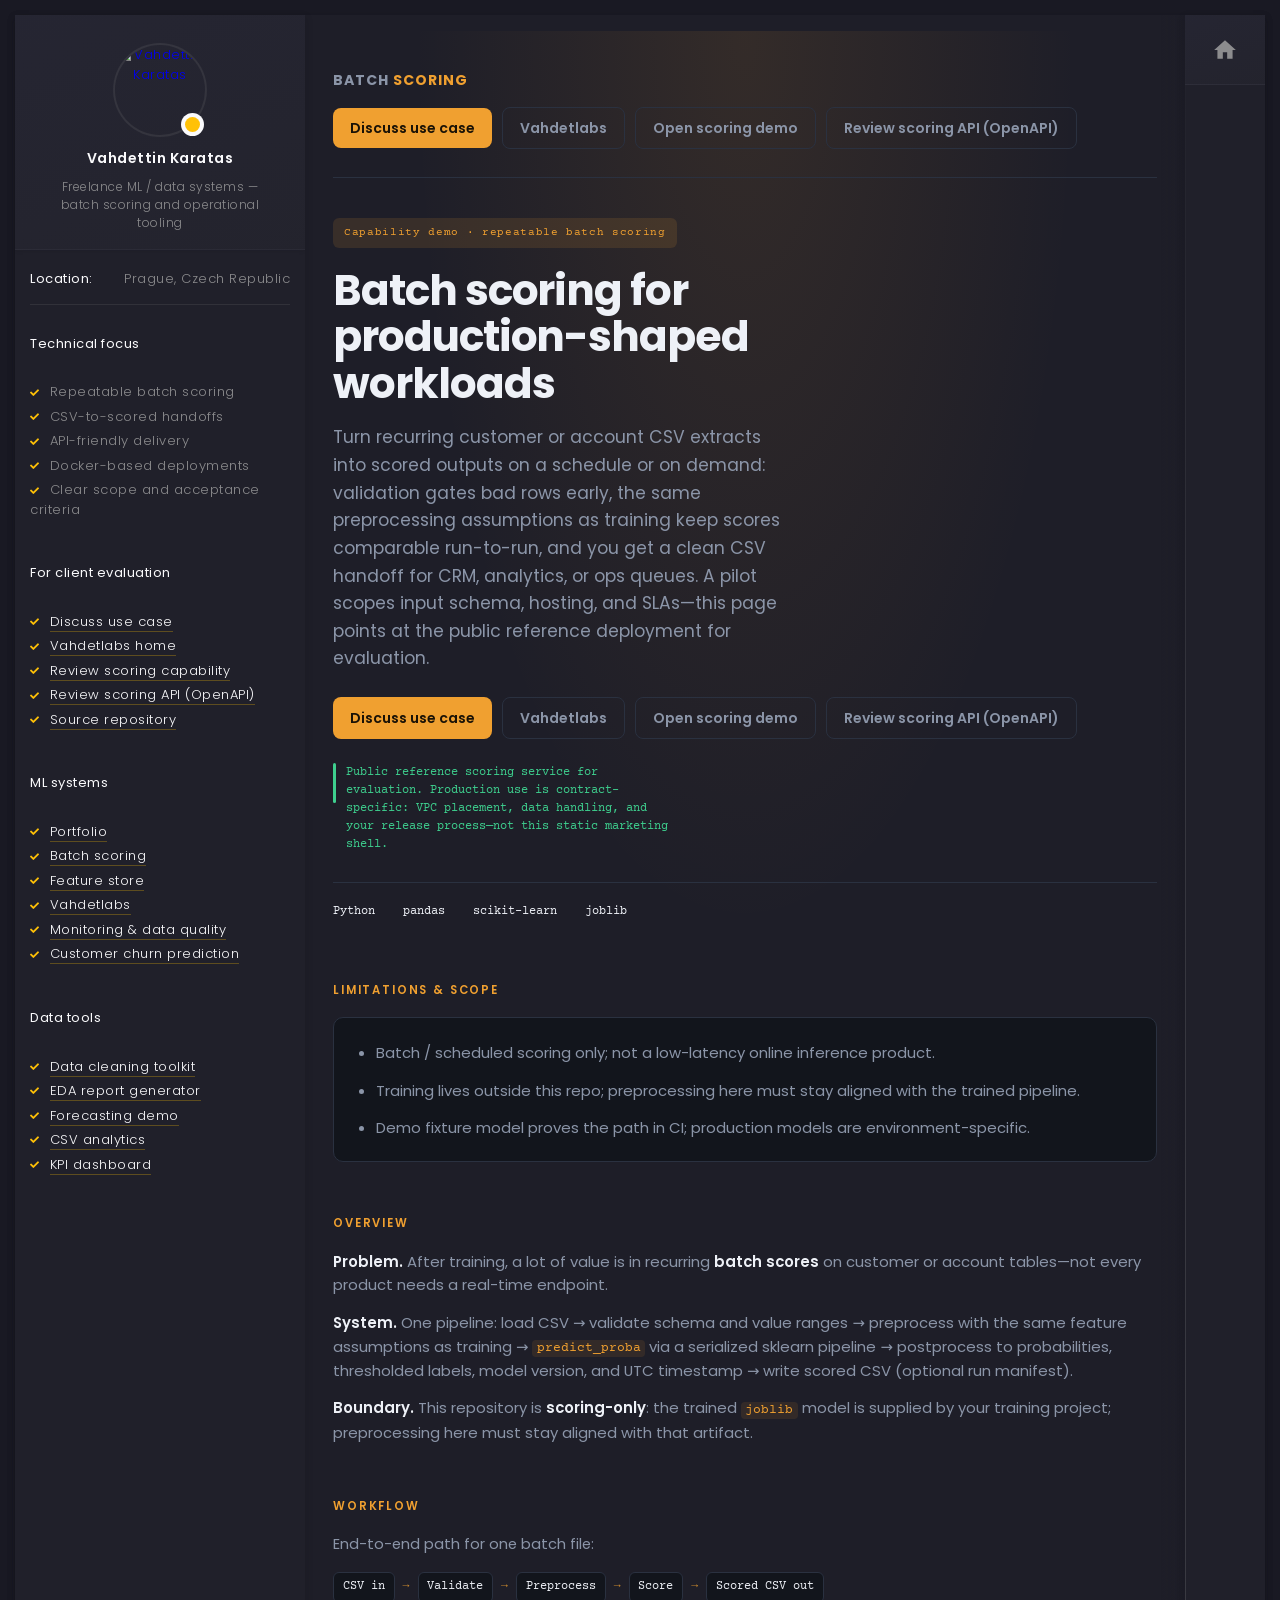
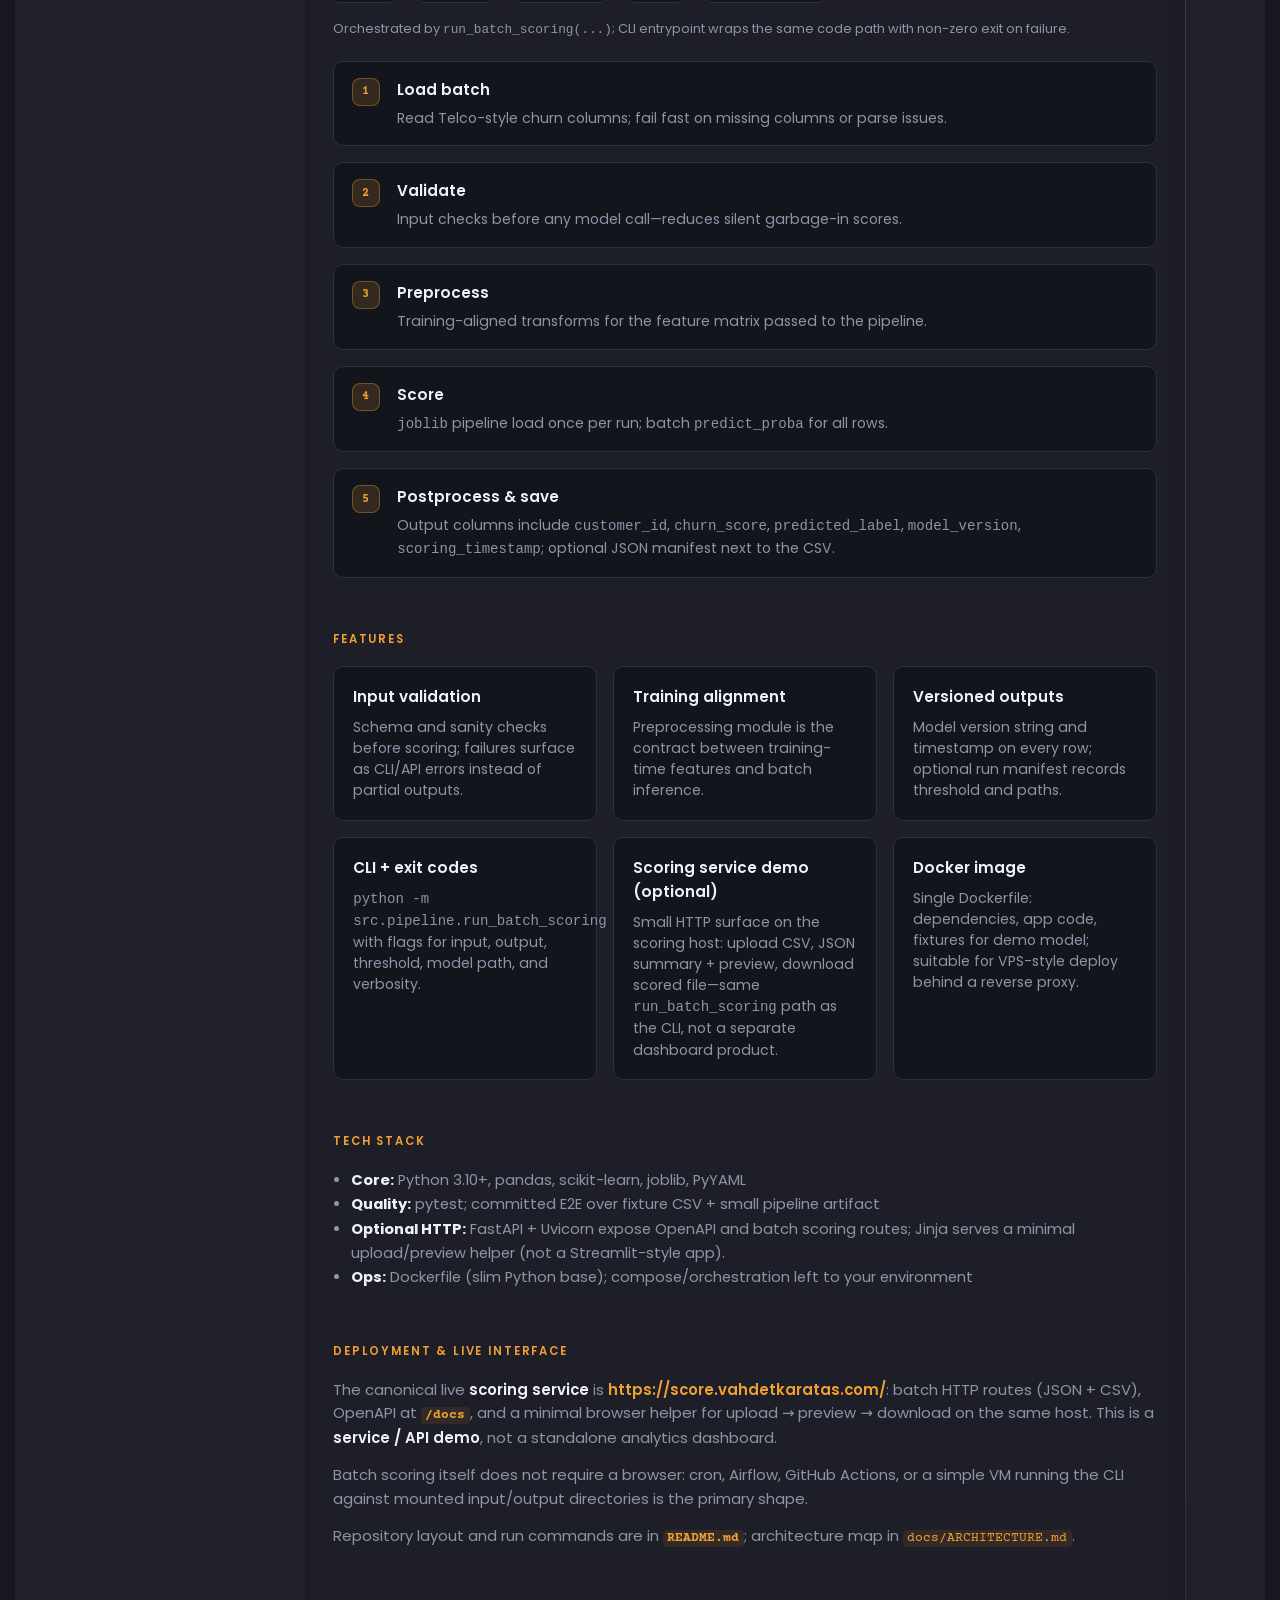
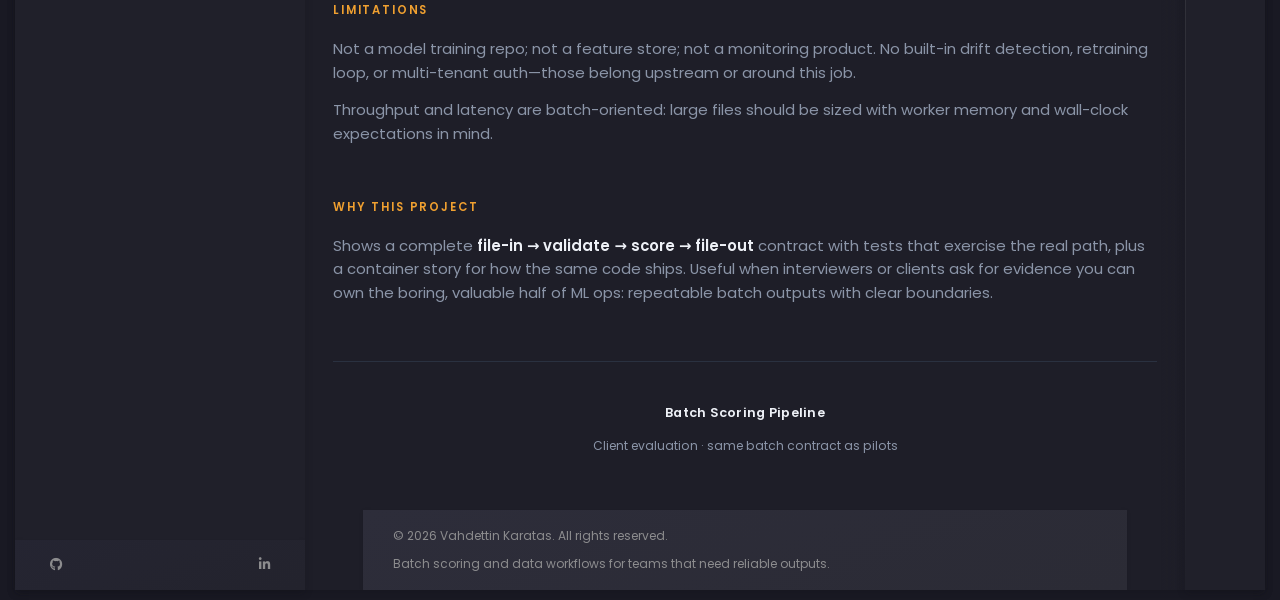
==== commit 0cb18564: "u3" ====
--- a/layout-shell-commercial/index.html
+++ b/layout-shell-commercial/index.html
@@ -66,8 +66,8 @@
               <ul class="art-knowledge-list p-15-0">
                 <li><a href="https://vahdetlabs.com/contact" target="_blank" rel="noopener noreferrer">Discuss use case</a></li>
 <li><a href="https://vahdetlabs.com/" target="_blank" rel="noopener noreferrer">Vahdetlabs home</a></li>
-<li><a href="https://score.vahdetkaratas.com/" target="_blank" rel="noopener noreferrer">Open live app / API</a></li>
-<li><a href="https://score.vahdetkaratas.com/docs" target="_blank" rel="noopener noreferrer">API docs (OpenAPI)</a></li>
+<li><a href="https://score.vahdetkaratas.com/" target="_blank" rel="noopener noreferrer">Review scoring capability</a></li>
+<li><a href="https://score.vahdetkaratas.com/docs" target="_blank" rel="noopener noreferrer">Review scoring API (OpenAPI)</a></li>
 <li><a href="https://github.com/vahdetkaratas/Batch-Scoring-Pipeline" target="_blank" rel="noopener noreferrer">Source repository</a></li>
               </ul>
             </div>
@@ -105,8 +105,8 @@
                     <div class="nav-actions">
                       <a class="btn btn-primary" href="https://vahdetlabs.com/contact" target="_blank" rel="noopener noreferrer">Discuss use case</a>
 <a class="btn btn-ghost" href="https://vahdetlabs.com/" target="_blank" rel="noopener noreferrer">Vahdetlabs</a>
-<a class="btn btn-ghost" href="https://score.vahdetkaratas.com/" target="_blank" rel="noopener noreferrer">Open live app / API</a>
-<a class="btn btn-ghost" href="https://score.vahdetkaratas.com/docs" target="_blank" rel="noopener noreferrer">API docs</a>
+<a class="btn btn-ghost" href="https://score.vahdetkaratas.com/" target="_blank" rel="noopener noreferrer">Open scoring demo</a>
+<a class="btn btn-ghost" href="https://score.vahdetkaratas.com/docs" target="_blank" rel="noopener noreferrer">Review scoring API (OpenAPI)</a>
                     </div>
                   </header>
 
@@ -118,10 +118,10 @@
                       <div class="hero-cta">
                         <a class="btn btn-primary" href="https://vahdetlabs.com/contact" target="_blank" rel="noopener noreferrer">Discuss use case</a>
 <a class="btn btn-ghost" href="https://vahdetlabs.com/" target="_blank" rel="noopener noreferrer">Vahdetlabs</a>
-<a class="btn btn-ghost" href="https://score.vahdetkaratas.com/" target="_blank" rel="noopener noreferrer">Open live app / API</a>
-<a class="btn btn-ghost" href="https://score.vahdetkaratas.com/docs" target="_blank" rel="noopener noreferrer">API docs</a>
+<a class="btn btn-ghost" href="https://score.vahdetkaratas.com/" target="_blank" rel="noopener noreferrer">Open scoring demo</a>
+<a class="btn btn-ghost" href="https://score.vahdetkaratas.com/docs" target="_blank" rel="noopener noreferrer">Review scoring API (OpenAPI)</a>
                       </div>
-                      <p class="hero-note">Public reference deployment for evaluation. Production use is contract-specific: VPC placement, data handling, and your release process—not this static shell page.</p>
+                      <p class="hero-note">Public reference scoring service for evaluation. Production use is contract-specific: VPC placement, data handling, and your release process—not this static marketing shell.</p>
                       <div class="metrics" aria-label="Project facts">
                         <div><span>Python</span></div>
 <div><span>pandas</span></div>
@@ -217,8 +217,8 @@
       <p><code>python -m src.pipeline.run_batch_scoring</code> with flags for input, output, threshold, model path, and verbosity.</p>
     </div>
     <div class="proj-card">
-      <h3 class="proj-card-title">FastAPI demo (optional)</h3>
-      <p>Upload CSV, receive JSON summary + preview, download scored file—same scoring function as the CLI, not a parallel implementation.</p>
+      <h3 class="proj-card-title">Scoring service demo (optional)</h3>
+      <p>Small HTTP surface on the scoring host: upload CSV, JSON summary + preview, download scored file—same <code>run_batch_scoring</code> path as the CLI, not a separate dashboard product.</p>
     </div>
     <div class="proj-card">
       <h3 class="proj-card-title">Docker image</h3>
@@ -232,7 +232,7 @@
   <ul class="proj-tech-list">
     <li><strong>Core:</strong> Python 3.10+, pandas, scikit-learn, joblib, PyYAML</li>
     <li><strong>Quality:</strong> pytest; committed E2E over fixture CSV + small pipeline artifact</li>
-    <li><strong>Optional HTTP:</strong> FastAPI, Uvicorn, Jinja templates (demo upload path)</li>
+    <li><strong>Optional HTTP:</strong> FastAPI + Uvicorn expose OpenAPI and batch scoring routes; Jinja serves a minimal upload/preview helper (not a Streamlit-style app).</li>
     <li><strong>Ops:</strong> Dockerfile (slim Python base); compose/orchestration left to your environment</li>
   </ul>
 </section>
@@ -240,7 +240,7 @@
 <section class="proj-section" aria-labelledby="deploy-heading">
   <h2 id="deploy-heading">Deployment &amp; live interface</h2>
   <div class="proj-prose">
-    <p>The canonical live service is <strong><a href="https://score.vahdetkaratas.com/" target="_blank" rel="noopener noreferrer">https://score.vahdetkaratas.com/</a></strong>: HTML shell plus JSON/CSV endpoints for the batch demo. OpenAPI is exposed at <strong><a href="https://score.vahdetkaratas.com/docs" target="_blank" rel="noopener noreferrer"><code>/docs</code></a></strong> when FastAPI is enabled on that host.</p>
+    <p>The canonical live <strong>scoring service</strong> is <strong><a href="https://score.vahdetkaratas.com/" target="_blank" rel="noopener noreferrer">https://score.vahdetkaratas.com/</a></strong>: batch HTTP routes (JSON + CSV), OpenAPI at <strong><a href="https://score.vahdetkaratas.com/docs" target="_blank" rel="noopener noreferrer"><code>/docs</code></a></strong>, and a minimal browser helper for upload → preview → download on the same host. This is a <strong>service / API demo</strong>, not a standalone analytics dashboard.</p>
     <p>Batch scoring itself does not require a browser: cron, Airflow, GitHub Actions, or a simple VM running the CLI against mounted input/output directories is the primary shape.</p>
     <p>Repository layout and run commands are in <a href="https://github.com/vahdetkaratas/Batch-Scoring-Pipeline/blob/main/README.md" target="_blank" rel="noopener noreferrer"><code>README.md</code></a>; architecture map in <code>docs/ARCHITECTURE.md</code>.</p>
   </div>
